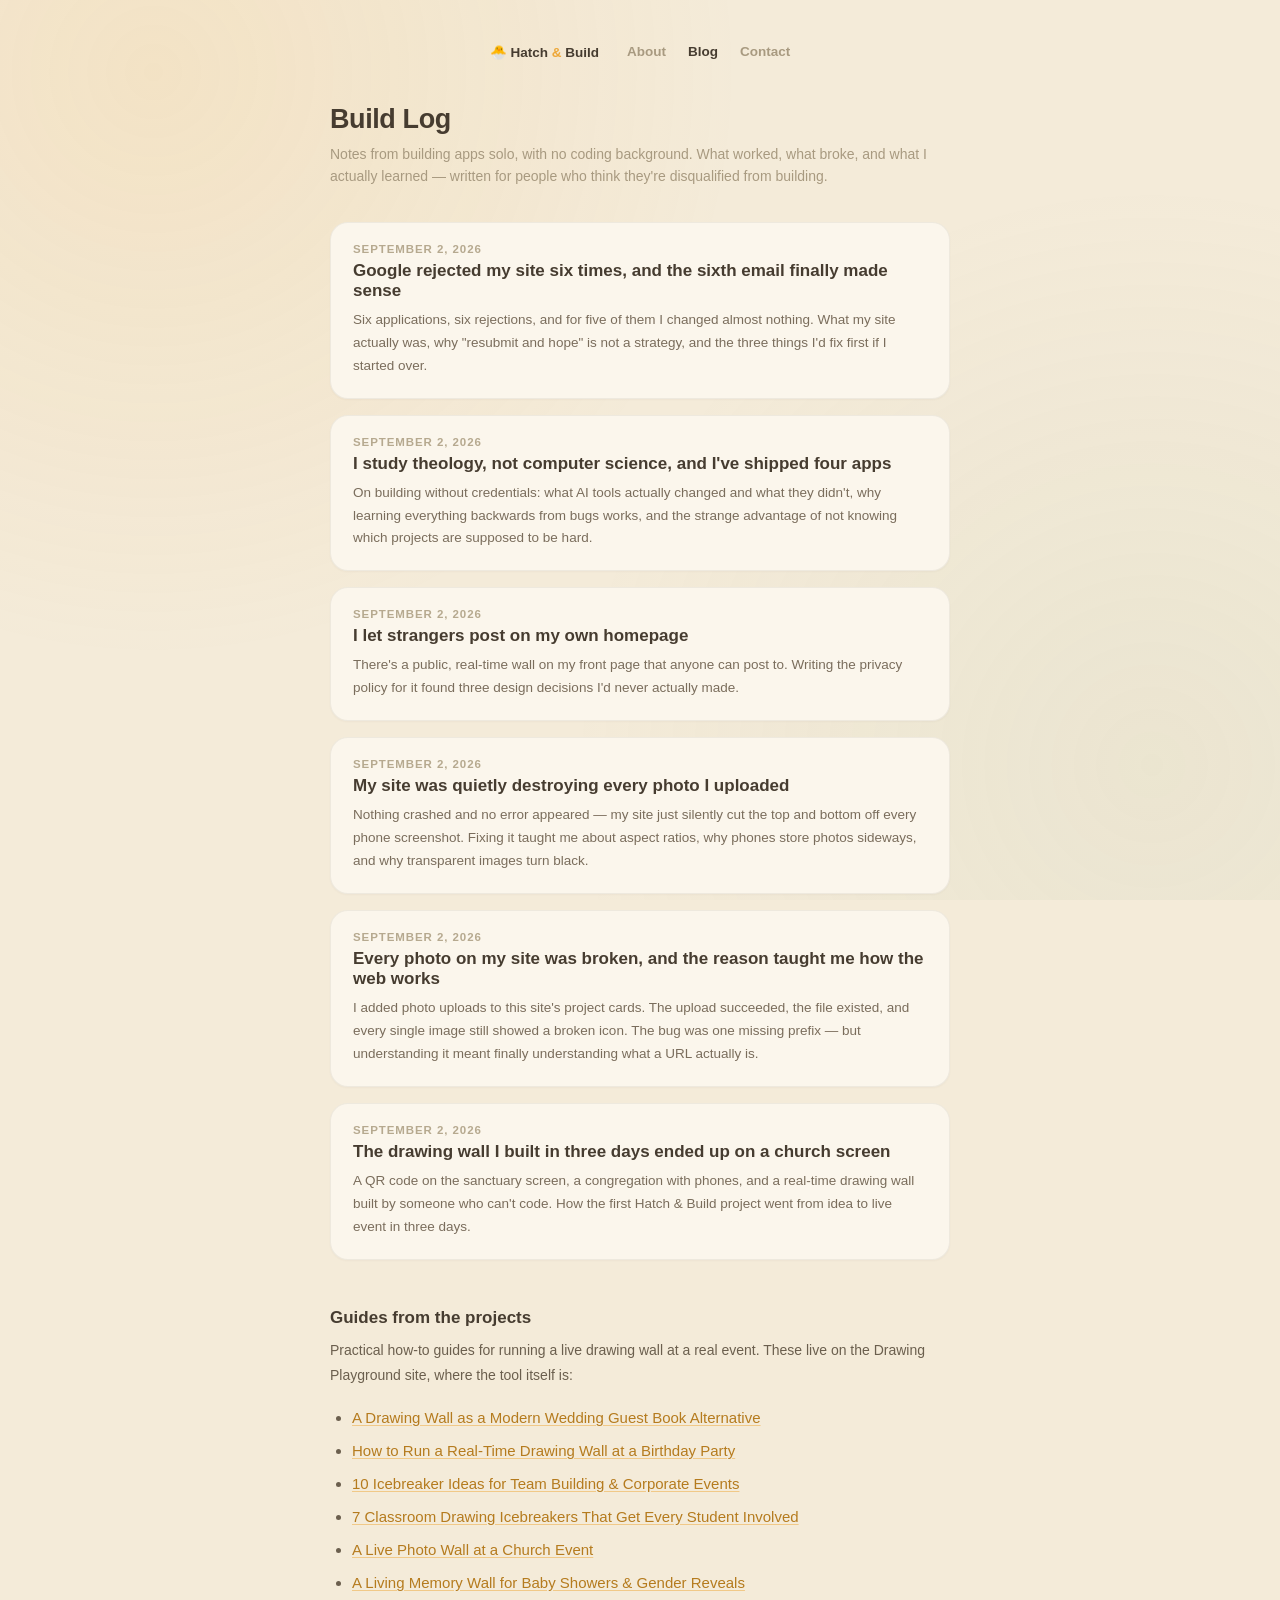
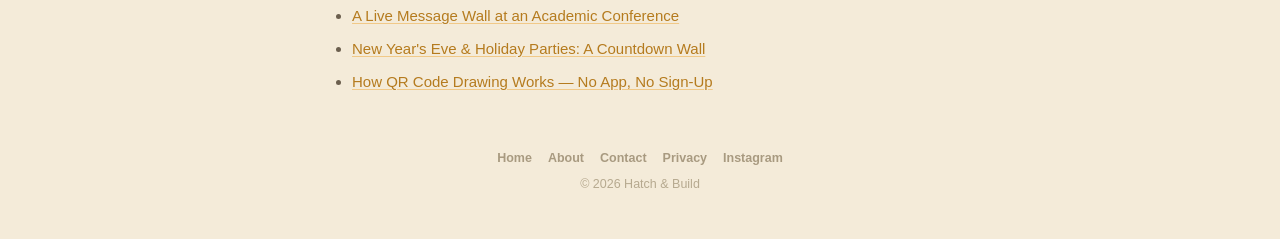
==== blog/index.html @ a36b91b9 "Add the content pages AdSense kept rejecting the site for Six AdSense applications were declined bet" ====
<!DOCTYPE html>
<html lang="en">
<head>
<meta charset="UTF-8">
<meta name="viewport" content="width=device-width, initial-scale=1">
<title>Build Log — Hatch &amp; Build</title>
<meta name="description" content="The Hatch & Build build log: honest write-ups of shipping apps solo, with no coding background, using AI tools — including the bugs.">
<meta name="robots" content="index, follow">
<link rel="canonical" href="https://hatchandbuild.com/blog/">
<link rel="stylesheet" href="/site.css">
<script async src="https://pagead2.googlesyndication.com/pagead/js/adsbygoogle.js?client=ca-pub-5307258760592063" crossorigin="anonymous"></script>
</head>
<body>
  <div class="bg-glow"></div>
  <div class="page">
    <nav class="site-nav">
      <a class="brand" href="/">🐣 Hatch <span class="accent">&amp;</span> Build</a>
      <a href="/about">About</a>
      <a href="/blog/" class="current">Blog</a>
      <a href="/contact">Contact</a>
    </nav>

    <h1>Build Log</h1>
    <p class="page-sub">
      Notes from building apps solo, with no coding background. What worked, what broke,
      and what I actually learned — written for people who think they're disqualified from building.
    </p>

    <div class="post-list">
      <a class="post-card" href="/blog/adsense-rejected-six-times">
        <div class="date">September 2, 2026</div>
        <h2>Google rejected my site six times, and the sixth email finally made sense</h2>
        <p>Six applications, six rejections, and for five of them I changed almost nothing. What my
        site actually was, why "resubmit and hope" is not a strategy, and the three things I'd fix
        first if I started over.</p>
      </a>

      <a class="post-card" href="/blog/theology-student-who-ships-apps">
        <div class="date">September 2, 2026</div>
        <h2>I study theology, not computer science, and I've shipped four apps</h2>
        <p>On building without credentials: what AI tools actually changed and what they didn't, why
        learning everything backwards from bugs works, and the strange advantage of not knowing which
        projects are supposed to be hard.</p>
      </a>

      <a class="post-card" href="/blog/i-let-strangers-draw-on-my-homepage">
        <div class="date">September 2, 2026</div>
        <h2>I let strangers post on my own homepage</h2>
        <p>There's a public, real-time wall on my front page that anyone can post to. Writing the
        privacy policy for it found three design decisions I'd never actually made.</p>
      </a>

      <a class="post-card" href="/blog/the-crop-tool-i-had-to-build">
        <div class="date">September 2, 2026</div>
        <h2>My site was quietly destroying every photo I uploaded</h2>
        <p>Nothing crashed and no error appeared — my site just silently cut the top and bottom off
        every phone screenshot. Fixing it taught me about aspect ratios, why phones store photos
        sideways, and why transparent images turn black.</p>
      </a>

      <a class="post-card" href="/blog/why-my-photos-404ed">
        <div class="date">September 2, 2026</div>
        <h2>Every photo on my site was broken, and the reason taught me how the web works</h2>
        <p>I added photo uploads to this site's project cards. The upload succeeded, the file existed,
        and every single image still showed a broken icon. The bug was one missing prefix — but
        understanding it meant finally understanding what a URL actually is.</p>
      </a>

      <a class="post-card" href="/blog/drawing-wall-in-three-days">
        <div class="date">September 2, 2026</div>
        <h2>The drawing wall I built in three days ended up on a church screen</h2>
        <p>A QR code on the sanctuary screen, a congregation with phones, and a real-time drawing wall
        built by someone who can't code. How the first Hatch &amp; Build project went from idea to
        live event in three days.</p>
      </a>
    </div>

    <div class="prose">
      <h2 style="margin-top:48px;">Guides from the projects</h2>
      <p style="font-size:14px;">
        Practical how-to guides for running a live drawing wall at a real event. These live on the
        Drawing Playground site, where the tool itself is:
      </p>
      <ul style="font-size:14px;">
        <li><a href="https://drawing.hatchandbuild.com/blog/wedding-guest-book-alternative.html" target="_blank" rel="noopener">A Drawing Wall as a Modern Wedding Guest Book Alternative</a></li>
        <li><a href="https://drawing.hatchandbuild.com/blog/birthday-party-drawing-wall.html" target="_blank" rel="noopener">How to Run a Real-Time Drawing Wall at a Birthday Party</a></li>
        <li><a href="https://drawing.hatchandbuild.com/blog/corporate-team-building-icebreakers.html" target="_blank" rel="noopener">10 Icebreaker Ideas for Team Building &amp; Corporate Events</a></li>
        <li><a href="https://drawing.hatchandbuild.com/blog/classroom-drawing-icebreakers.html" target="_blank" rel="noopener">7 Classroom Drawing Icebreakers That Get Every Student Involved</a></li>
        <li><a href="https://drawing.hatchandbuild.com/blog/church-event-photo-wall.html" target="_blank" rel="noopener">A Live Photo Wall at a Church Event</a></li>
        <li><a href="https://drawing.hatchandbuild.com/blog/baby-shower-drawing-wall.html" target="_blank" rel="noopener">A Living Memory Wall for Baby Showers &amp; Gender Reveals</a></li>
        <li><a href="https://drawing.hatchandbuild.com/blog/conference-encouragement-wall.html" target="_blank" rel="noopener">A Live Message Wall at an Academic Conference</a></li>
        <li><a href="https://drawing.hatchandbuild.com/blog/new-years-eve-countdown-wall.html" target="_blank" rel="noopener">New Year's Eve &amp; Holiday Parties: A Countdown Wall</a></li>
        <li><a href="https://drawing.hatchandbuild.com/blog/qr-code-drawing-how-it-works.html" target="_blank" rel="noopener">How QR Code Drawing Works — No App, No Sign-Up</a></li>
      </ul>
    </div>

    <footer>
      <div class="links">
        <a href="/">Home</a>
        <a href="/about">About</a>
        <a href="/contact">Contact</a>
        <a href="/privacy">Privacy</a>
        <a href="https://instagram.com/hatchandbuild" target="_blank" rel="noopener">Instagram</a>
      </div>
      <div>&copy; 2026 Hatch &amp; Build</div>
    </footer>
  </div>
</body>
</html>
---- site.css ----
/* Shared styles for Hatch & Build subpages (about, blog, privacy, contact).
   The home page keeps its own inline styles. */

* { box-sizing: border-box; }

html, body {
  margin: 0;
  padding: 0;
  min-height: 100%;
  background: #F4EBD9;
  font-family: -apple-system, "Helvetica Neue", "Arial Rounded MT Bold", "Segoe UI", sans-serif;
  color: #463C30;
}

body {
  position: relative;
  overflow-x: hidden;
  display: flex;
  justify-content: center;
  padding: 40px 20px 48px;
}

.bg-glow {
  position: fixed;
  inset: 0;
  background:
    radial-gradient(circle at 12% 8%, rgba(237,167,56,0.12), transparent 42%),
    radial-gradient(circle at 90% 85%, rgba(157,179,137,0.10), transparent 42%);
  z-index: 0;
}

.page {
  position: relative;
  z-index: 1;
  width: 100%;
  max-width: 620px;
}

nav.site-nav {
  display: flex;
  justify-content: center;
  flex-wrap: wrap;
  gap: 4px 18px;
  margin-bottom: 40px;
  font-size: 13.5px;
  font-weight: 600;
}

nav.site-nav a {
  color: #a89a80;
  text-decoration: none;
  padding: 4px 2px;
}

nav.site-nav a:hover { color: #463C30; }
nav.site-nav a.current { color: #463C30; }
nav.site-nav .brand {
  color: #463C30;
  margin-right: 6px;
}
nav.site-nav .brand .accent { color: #EDA738; }

h1 {
  font-size: 27px;
  font-weight: 700;
  letter-spacing: -0.015em;
  margin: 0 0 8px;
}

.page-sub {
  font-size: 14px;
  color: #a89a80;
  margin: 0 0 34px;
  line-height: 1.6;
}

.prose h2 {
  font-size: 17px;
  font-weight: 700;
  margin: 34px 0 10px;
}

.prose h3 {
  font-size: 15px;
  font-weight: 700;
  margin: 26px 0 8px;
}

.prose p, .prose li {
  font-size: 15px;
  line-height: 1.8;
  color: #6b5f4e;
}

.prose p { margin: 0 0 16px; }
.prose ul { margin: 0 0 16px; padding-left: 22px; }
.prose li { margin-bottom: 6px; }

.prose a {
  color: #b57b1e;
  text-decoration: underline;
  text-decoration-color: rgba(237,167,56,0.5);
  text-underline-offset: 2px;
}

.prose a:hover { color: #463C30; }

.prose strong { color: #463C30; }

.prose blockquote {
  margin: 0 0 16px;
  padding: 2px 0 2px 16px;
  border-left: 3px solid rgba(237,167,56,0.6);
  color: #7a6d5c;
  font-style: italic;
}

.prose code {
  font-family: ui-monospace, SFMono-Regular, Menlo, monospace;
  font-size: 13px;
  background: #EFE3CC;
  border-radius: 6px;
  padding: 2px 6px;
}

.prose hr {
  border: none;
  border-top: 1px solid rgba(70,60,48,0.1);
  margin: 30px 0;
}

.post-meta {
  font-size: 12.5px;
  color: #b6a98f;
  margin: 0 0 28px;
}

/* Blog index cards */
.post-list { display: flex; flex-direction: column; gap: 16px; }

.post-card {
  display: block;
  text-decoration: none;
  color: inherit;
  background: #FBF6EC;
  border: 1px solid rgba(70,60,48,0.07);
  border-radius: 18px;
  padding: 20px 22px;
  box-shadow: 0 1px 2px rgba(70,60,48,0.04);
  transition: border-color 0.15s ease;
}

.post-card:hover { border-color: rgba(70,60,48,0.18); }

.post-card .date {
  font-size: 11.5px;
  font-weight: 600;
  letter-spacing: 0.08em;
  text-transform: uppercase;
  color: #b6a98f;
  margin-bottom: 6px;
}

.post-card h2 {
  font-size: 17px;
  font-weight: 700;
  margin: 0 0 8px;
}

.post-card p {
  font-size: 13.5px;
  line-height: 1.7;
  color: #7a6d5c;
  margin: 0;
}

footer {
  margin-top: 56px;
  text-align: center;
  font-size: 12.5px;
  color: #b6a98f;
}

footer .links {
  display: flex;
  justify-content: center;
  flex-wrap: wrap;
  gap: 4px 16px;
  margin-bottom: 12px;
}

footer a {
  color: #a89a80;
  text-decoration: none;
  font-weight: 600;
}

footer a:hover { color: #463C30; }
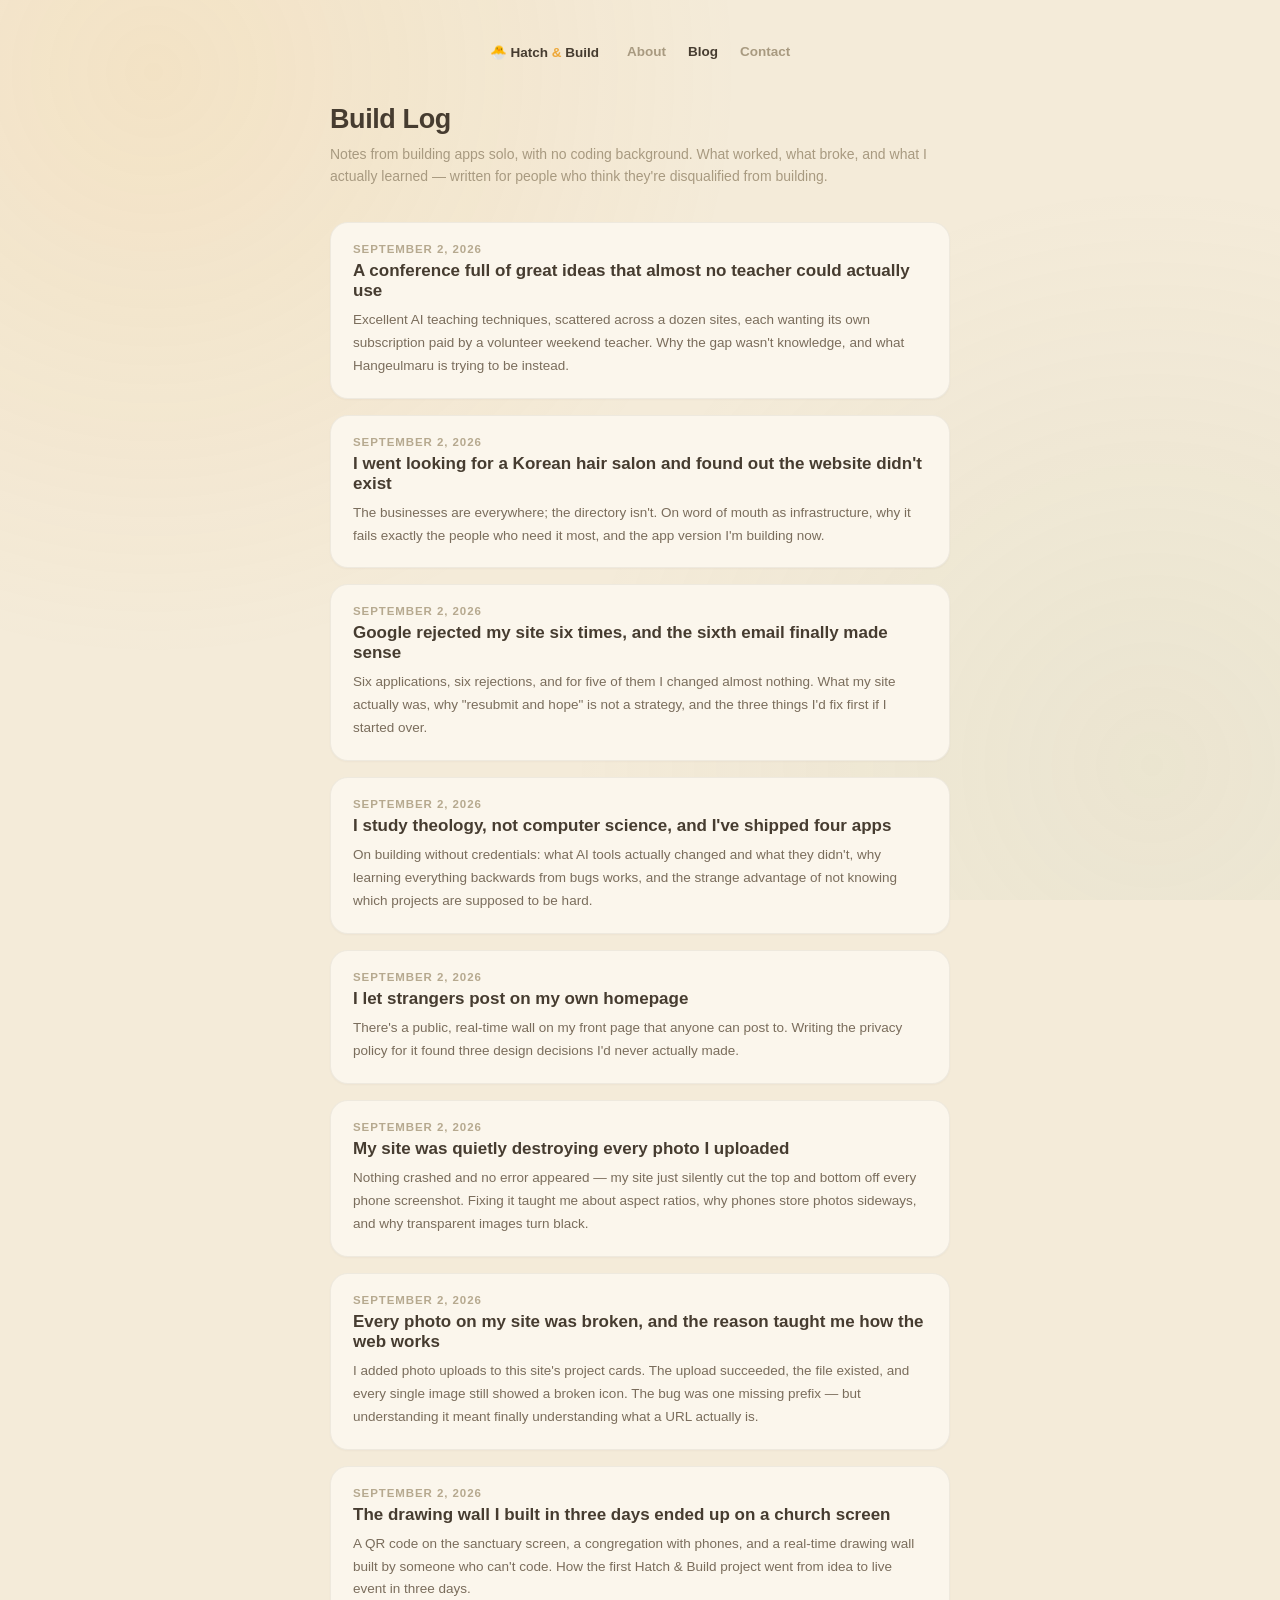
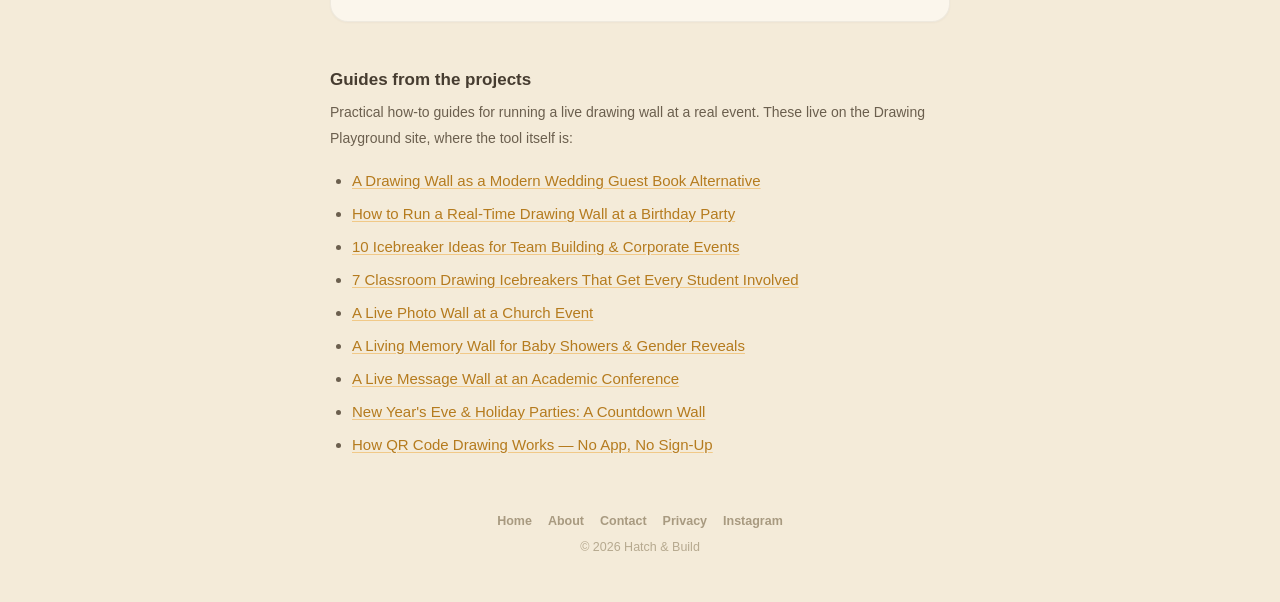
==== commit babfa03b: "Add origin-story posts for DANA and Hangeulmaru Both projects had a card on the home page and no exp" ====
--- a/blog/index.html
+++ b/blog/index.html
@@ -27,6 +27,21 @@
     </p>
 
     <div class="post-list">
+      <a class="post-card" href="/blog/hangeulmaru-korean-school-ai">
+        <div class="date">September 2, 2026</div>
+        <h2>A conference full of great ideas that almost no teacher could actually use</h2>
+        <p>Excellent AI teaching techniques, scattered across a dozen sites, each wanting its own
+        subscription paid by a volunteer weekend teacher. Why the gap wasn't knowledge, and what
+        Hangeulmaru is trying to be instead.</p>
+      </a>
+
+      <a class="post-card" href="/blog/why-i-built-dana">
+        <div class="date">September 2, 2026</div>
+        <h2>I went looking for a Korean hair salon and found out the website didn't exist</h2>
+        <p>The businesses are everywhere; the directory isn't. On word of mouth as infrastructure,
+        why it fails exactly the people who need it most, and the app version I'm building now.</p>
+      </a>
+
       <a class="post-card" href="/blog/adsense-rejected-six-times">
         <div class="date">September 2, 2026</div>
         <h2>Google rejected my site six times, and the sixth email finally made sense</h2>
